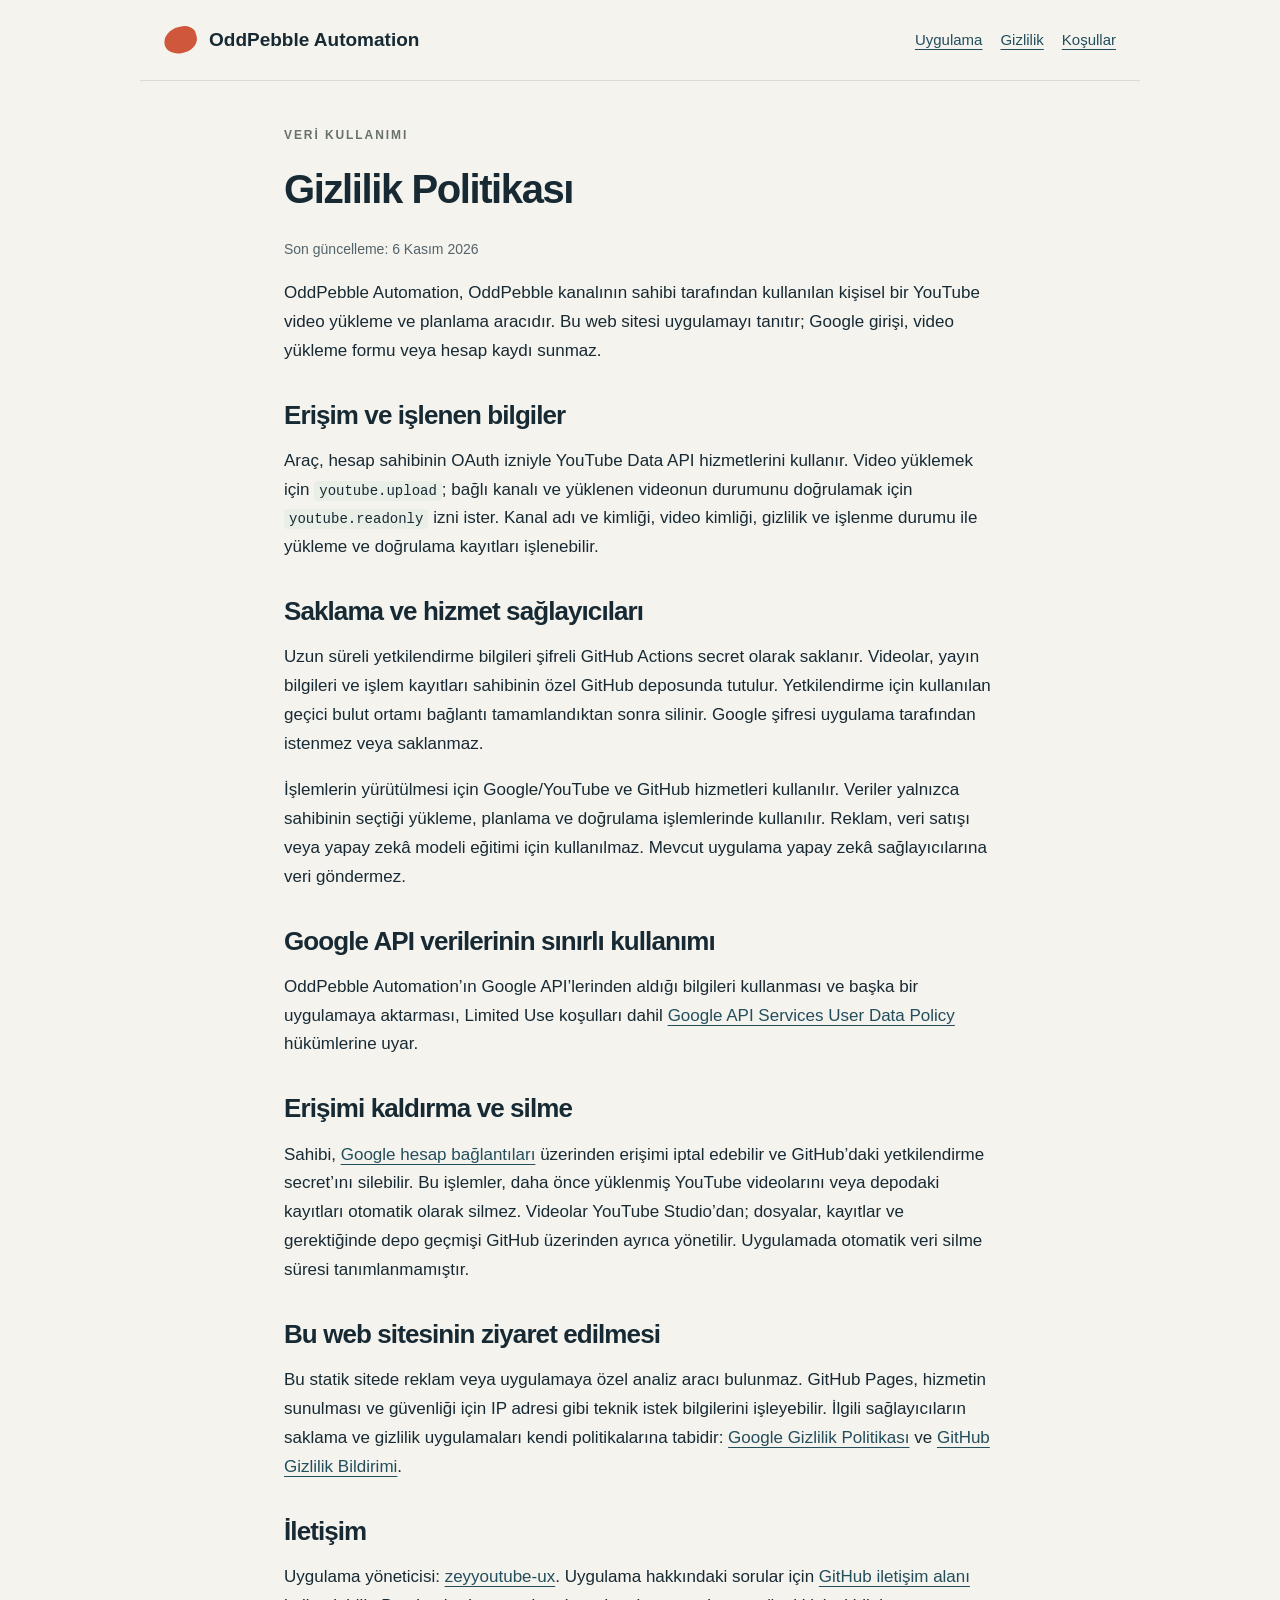
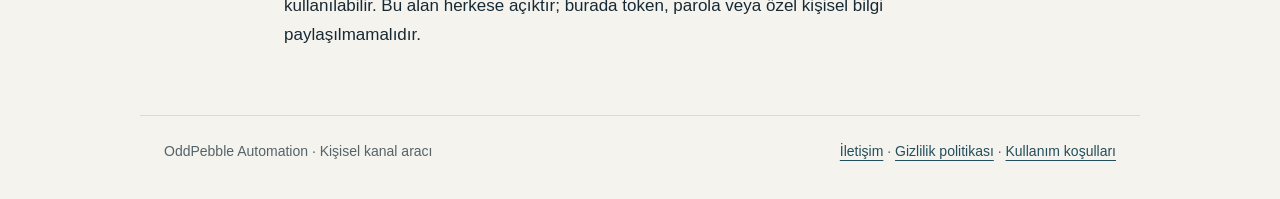
==== privacy/index.html @ b63d8811 "Publish OddPebble application information and privacy disclosures" ====
<!doctype html><html lang="tr"><head><meta charset="utf-8"><meta name="viewport" content="width=device-width,initial-scale=1"><title>Gizlilik Politikası · OddPebble Automation</title><meta name="description" content="OddPebble Automation veri erişimi, saklama, kullanım ve silme açıklamaları."><meta name="referrer" content="strict-origin-when-cross-origin"><link rel="stylesheet" href="/style.css"></head><body><header><a class="brand" href="/"><span class="mark" aria-hidden="true"></span>OddPebble Automation</a><nav aria-label="Ana menü"><a href="/">Uygulama</a><a href="/privacy/">Gizlilik</a><a href="/terms/">Koşullar</a></nav></header><main class="legal"><p class="eyebrow">Veri kullanımı</p><h1>Gizlilik Politikası</h1><p class="meta">Son güncelleme: 6 Kasım 2026</p><p>OddPebble Automation, OddPebble kanalının sahibi tarafından kullanılan kişisel bir YouTube video yükleme ve planlama aracıdır. Bu web sitesi uygulamayı tanıtır; Google girişi, video yükleme formu veya hesap kaydı sunmaz.</p><h2>Erişim ve işlenen bilgiler</h2><p>Araç, hesap sahibinin OAuth izniyle YouTube Data API hizmetlerini kullanır. Video yüklemek için <code>youtube.upload</code>; bağlı kanalı ve yüklenen videonun durumunu doğrulamak için <code>youtube.readonly</code> izni ister. Kanal adı ve kimliği, video kimliği, gizlilik ve işlenme durumu ile yükleme ve doğrulama kayıtları işlenebilir.</p><h2>Saklama ve hizmet sağlayıcıları</h2><p>Uzun süreli yetkilendirme bilgileri şifreli GitHub Actions secret olarak saklanır. Videolar, yayın bilgileri ve işlem kayıtları sahibinin özel GitHub deposunda tutulur. Yetkilendirme için kullanılan geçici bulut ortamı bağlantı tamamlandıktan sonra silinir. Google şifresi uygulama tarafından istenmez veya saklanmaz.</p><p>İşlemlerin yürütülmesi için Google/YouTube ve GitHub hizmetleri kullanılır. Veriler yalnızca sahibinin seçtiği yükleme, planlama ve doğrulama işlemlerinde kullanılır. Reklam, veri satışı veya yapay zekâ modeli eğitimi için kullanılmaz. Mevcut uygulama yapay zekâ sağlayıcılarına veri göndermez.</p><h2>Google API verilerinin sınırlı kullanımı</h2><p>OddPebble Automation’ın Google API’lerinden aldığı bilgileri kullanması ve başka bir uygulamaya aktarması, Limited Use koşulları dahil <a href="https://developers.google.com/terms/api-services-user-data-policy">Google API Services User Data Policy</a> hükümlerine uyar.</p><h2>Erişimi kaldırma ve silme</h2><p>Sahibi, <a href="https://myaccount.google.com/connections">Google hesap bağlantıları</a> üzerinden erişimi iptal edebilir ve GitHub’daki yetkilendirme secret’ını silebilir. Bu işlemler, daha önce yüklenmiş YouTube videolarını veya depodaki kayıtları otomatik olarak silmez. Videolar YouTube Studio’dan; dosyalar, kayıtlar ve gerektiğinde depo geçmişi GitHub üzerinden ayrıca yönetilir. Uygulamada otomatik veri silme süresi tanımlanmamıştır.</p><h2>Bu web sitesinin ziyaret edilmesi</h2><p>Bu statik sitede reklam veya uygulamaya özel analiz aracı bulunmaz. GitHub Pages, hizmetin sunulması ve güvenliği için IP adresi gibi teknik istek bilgilerini işleyebilir. İlgili sağlayıcıların saklama ve gizlilik uygulamaları kendi politikalarına tabidir: <a href="https://policies.google.com/privacy">Google Gizlilik Politikası</a> ve <a href="https://docs.github.com/en/site-policy/privacy-policies/github-general-privacy-statement">GitHub Gizlilik Bildirimi</a>.</p><h2>İletişim</h2><p>Uygulama yöneticisi: <a href="https://github.com/zeyyoutube-ux">zeyyoutube-ux</a>. Uygulama hakkındaki sorular için <a href="https://github.com/zeyyoutube-ux/zeyyoutube-ux.github.io/issues">GitHub iletişim alanı</a> kullanılabilir. Bu alan herkese açıktır; burada token, parola veya özel kişisel bilgi paylaşılmamalıdır.</p></main><footer><span>OddPebble Automation · Kişisel kanal aracı</span><span><a href="https://github.com/zeyyoutube-ux/zeyyoutube-ux.github.io/issues">İletişim</a> · <a href="/privacy/">Gizlilik politikası</a> · <a href="/terms/">Kullanım koşulları</a></span></footer></body></html>
---- style.css ----
*{box-sizing:border-box}html{color-scheme:light}body{margin:0;background:#f5f3ee;color:#172a34;font:17px/1.7 -apple-system,BlinkMacSystemFont,"Segoe UI",sans-serif}a{color:#234e5c;text-decoration-thickness:1px;text-underline-offset:4px}a:focus-visible{outline:3px solid #ce573c;outline-offset:5px}header,main,footer{max-width:1000px;margin:auto;padding:24px}header{display:flex;gap:20px;justify-content:space-between;align-items:center;border-bottom:1px solid #d9dcd5}header a.brand{font-size:19px;font-weight:750;text-decoration:none;color:inherit;display:flex;align-items:center;gap:12px}.mark{width:33px;height:26px;border-radius:57% 43% 51% 49%;background:#ce573c;display:inline-block;transform:rotate(-14deg)}nav{display:flex;flex-wrap:wrap;gap:18px;font-size:15px}h1,h2,h3{line-height:1.16;letter-spacing:-.035em}h1{font-size:clamp(35px,7vw,66px);max-width:850px;margin:20px 0 26px}h2{font-size:26px;margin:34px 0 12px}h3{font-size:19px;letter-spacing:-.015em}.eyebrow{font-size:12px;font-weight:800;letter-spacing:.16em;text-transform:uppercase;color:#68716a}.lead{font-size:21px;line-height:1.6;max-width:740px}.hero{padding:58px 0 36px}.grid{display:grid;grid-template-columns:repeat(3,1fr);gap:18px;margin:30px 0}.card{padding:22px;background:#fff;border:1px solid #dcded6;border-radius:15px}.number{font-size:12px;font-weight:800;color:#a34630}.card p{font-size:16px;color:#47585d}.panel{background:#e9eee7;border:1px solid #d5decf;border-radius:16px;padding:25px;margin:28px 0}.button{display:inline-block;background:#203f4c;color:white;border-radius:10px;padding:12px 20px;text-decoration:none;font-weight:650}.legal{max-width:760px;padding-top:32px;padding-bottom:48px}.legal h1{font-size:40px}.legal p,.legal li{overflow-wrap:anywhere}.meta,footer{font-size:14px;color:#53636a}footer{border-top:1px solid #d9dcd5;display:flex;justify-content:space-between;flex-wrap:wrap;gap:14px;padding-bottom:36px}ul{padding-left:24px}code{background:#e9eee7;border-radius:4px;padding:2px 5px;font-size:14px;overflow-wrap:anywhere}@media(max-width:640px){header{display:block;padding:20px}nav{margin-top:18px;gap:14px}main,footer{padding:20px}.hero{padding-top:32px}.grid{grid-template-columns:1fr}.lead{font-size:19px}.legal h1{font-size:34px}}
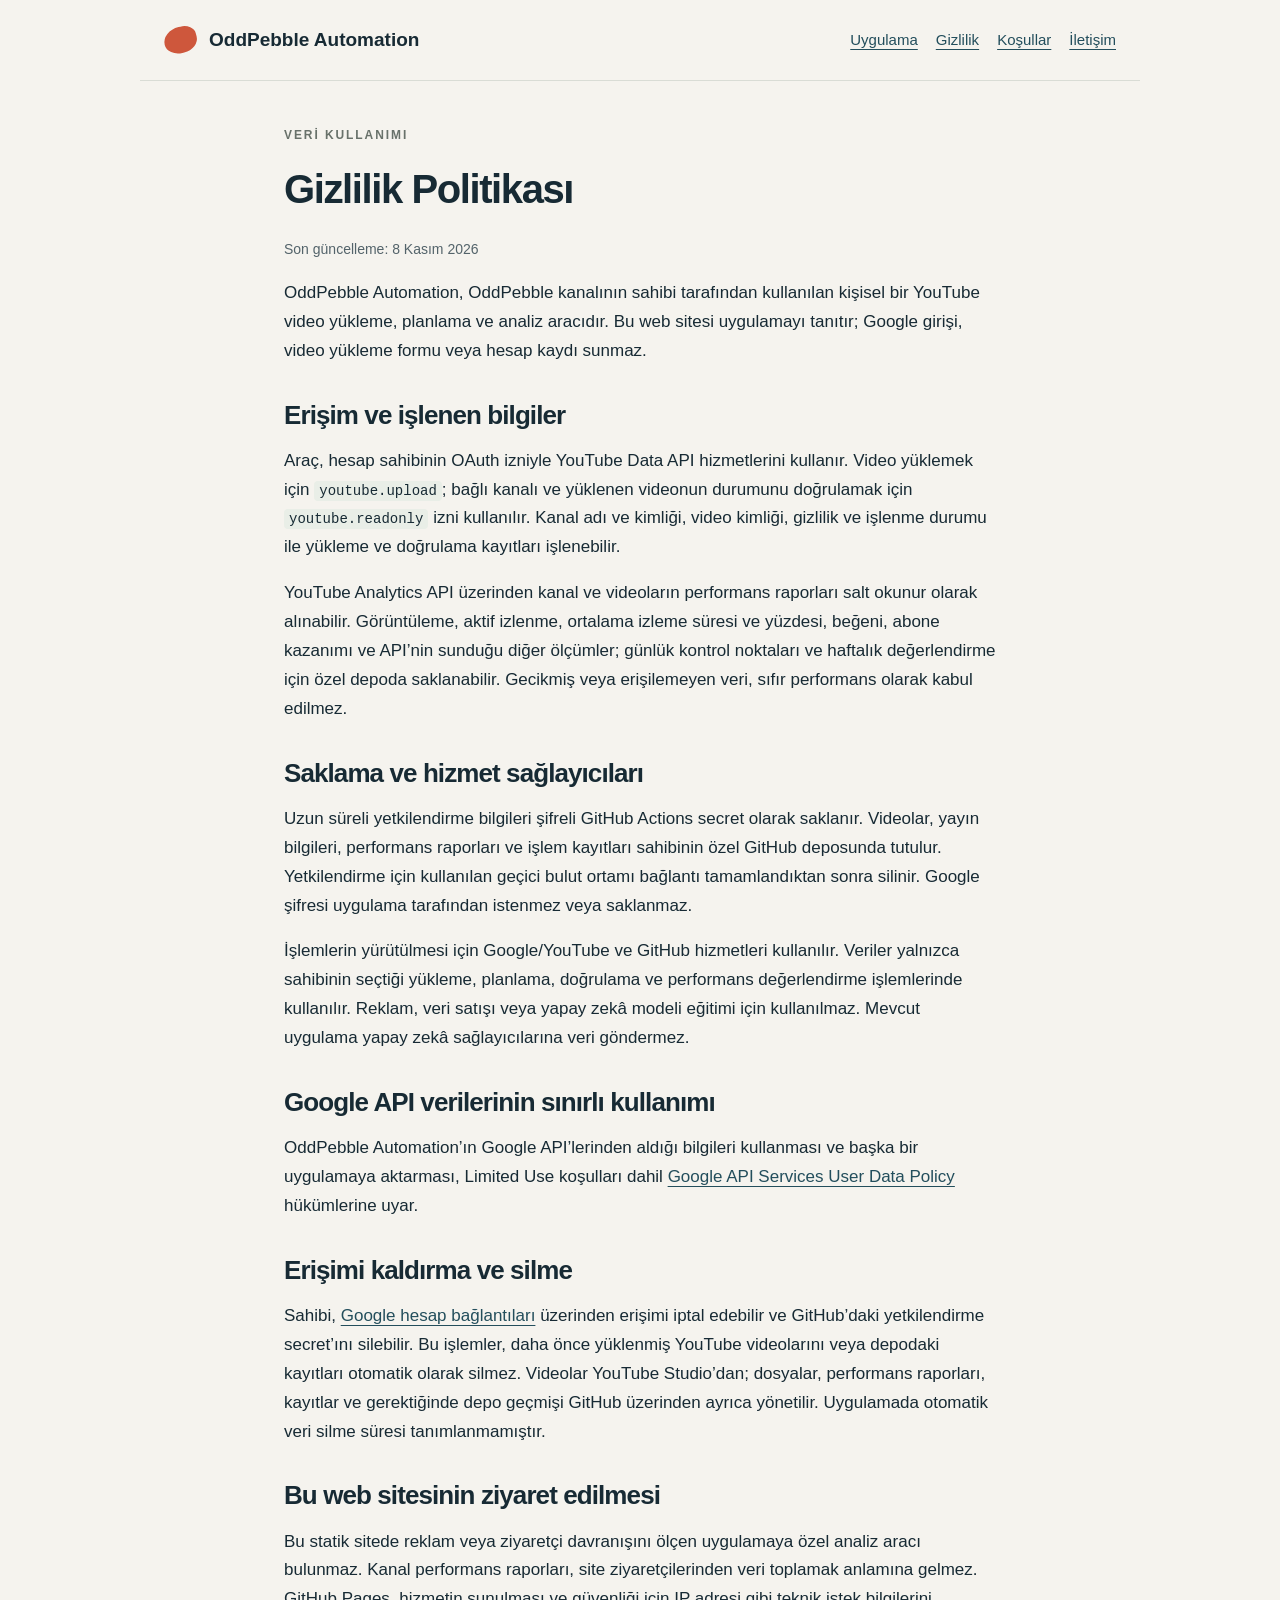
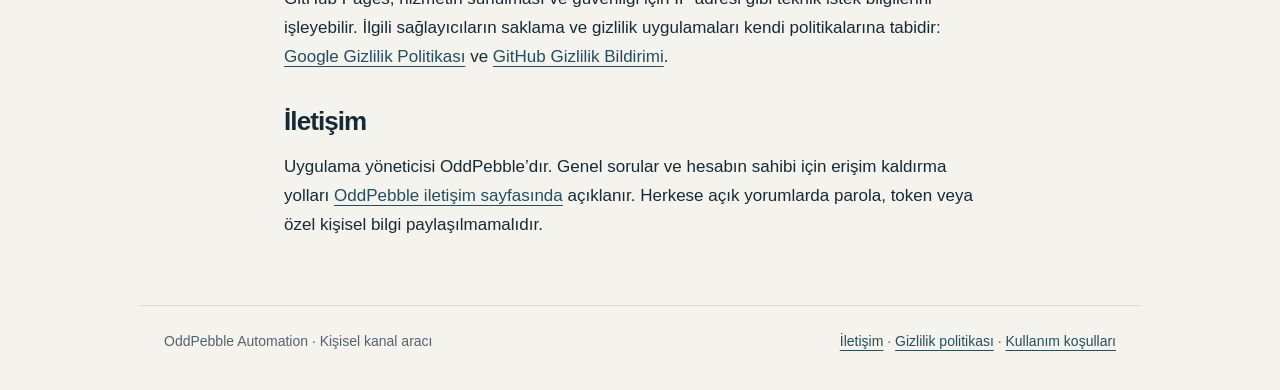
==== commit 610c600e: "Use OddPebble-only public identity and branded contact routes" ====
--- a/privacy/index.html
+++ b/privacy/index.html
@@ -1 +1,35 @@
-<!doctype html><html lang="tr"><head><meta charset="utf-8"><meta name="viewport" content="width=device-width,initial-scale=1"><title>Gizlilik Politikası · OddPebble Automation</title><meta name="description" content="OddPebble Automation veri erişimi, saklama, kullanım ve silme açıklamaları."><meta name="referrer" content="strict-origin-when-cross-origin"><link rel="stylesheet" href="/style.css"></head><body><header><a class="brand" href="/"><span class="mark" aria-hidden="true"></span>OddPebble Automation</a><nav aria-label="Ana menü"><a href="/">Uygulama</a><a href="/privacy/">Gizlilik</a><a href="/terms/">Koşullar</a></nav></header><main class="legal"><p class="eyebrow">Veri kullanımı</p><h1>Gizlilik Politikası</h1><p class="meta">Son güncelleme: 6 Kasım 2026</p><p>OddPebble Automation, OddPebble kanalının sahibi tarafından kullanılan kişisel bir YouTube video yükleme ve planlama aracıdır. Bu web sitesi uygulamayı tanıtır; Google girişi, video yükleme formu veya hesap kaydı sunmaz.</p><h2>Erişim ve işlenen bilgiler</h2><p>Araç, hesap sahibinin OAuth izniyle YouTube Data API hizmetlerini kullanır. Video yüklemek için <code>youtube.upload</code>; bağlı kanalı ve yüklenen videonun durumunu doğrulamak için <code>youtube.readonly</code> izni ister. Kanal adı ve kimliği, video kimliği, gizlilik ve işlenme durumu ile yükleme ve doğrulama kayıtları işlenebilir.</p><h2>Saklama ve hizmet sağlayıcıları</h2><p>Uzun süreli yetkilendirme bilgileri şifreli GitHub Actions secret olarak saklanır. Videolar, yayın bilgileri ve işlem kayıtları sahibinin özel GitHub deposunda tutulur. Yetkilendirme için kullanılan geçici bulut ortamı bağlantı tamamlandıktan sonra silinir. Google şifresi uygulama tarafından istenmez veya saklanmaz.</p><p>İşlemlerin yürütülmesi için Google/YouTube ve GitHub hizmetleri kullanılır. Veriler yalnızca sahibinin seçtiği yükleme, planlama ve doğrulama işlemlerinde kullanılır. Reklam, veri satışı veya yapay zekâ modeli eğitimi için kullanılmaz. Mevcut uygulama yapay zekâ sağlayıcılarına veri göndermez.</p><h2>Google API verilerinin sınırlı kullanımı</h2><p>OddPebble Automation’ın Google API’lerinden aldığı bilgileri kullanması ve başka bir uygulamaya aktarması, Limited Use koşulları dahil <a href="https://developers.google.com/terms/api-services-user-data-policy">Google API Services User Data Policy</a> hükümlerine uyar.</p><h2>Erişimi kaldırma ve silme</h2><p>Sahibi, <a href="https://myaccount.google.com/connections">Google hesap bağlantıları</a> üzerinden erişimi iptal edebilir ve GitHub’daki yetkilendirme secret’ını silebilir. Bu işlemler, daha önce yüklenmiş YouTube videolarını veya depodaki kayıtları otomatik olarak silmez. Videolar YouTube Studio’dan; dosyalar, kayıtlar ve gerektiğinde depo geçmişi GitHub üzerinden ayrıca yönetilir. Uygulamada otomatik veri silme süresi tanımlanmamıştır.</p><h2>Bu web sitesinin ziyaret edilmesi</h2><p>Bu statik sitede reklam veya uygulamaya özel analiz aracı bulunmaz. GitHub Pages, hizmetin sunulması ve güvenliği için IP adresi gibi teknik istek bilgilerini işleyebilir. İlgili sağlayıcıların saklama ve gizlilik uygulamaları kendi politikalarına tabidir: <a href="https://policies.google.com/privacy">Google Gizlilik Politikası</a> ve <a href="https://docs.github.com/en/site-policy/privacy-policies/github-general-privacy-statement">GitHub Gizlilik Bildirimi</a>.</p><h2>İletişim</h2><p>Uygulama yöneticisi: <a href="https://github.com/zeyyoutube-ux">zeyyoutube-ux</a>. Uygulama hakkındaki sorular için <a href="https://github.com/zeyyoutube-ux/zeyyoutube-ux.github.io/issues">GitHub iletişim alanı</a> kullanılabilir. Bu alan herkese açıktır; burada token, parola veya özel kişisel bilgi paylaşılmamalıdır.</p></main><footer><span>OddPebble Automation · Kişisel kanal aracı</span><span><a href="https://github.com/zeyyoutube-ux/zeyyoutube-ux.github.io/issues">İletişim</a> · <a href="/privacy/">Gizlilik politikası</a> · <a href="/terms/">Kullanım koşulları</a></span></footer></body></html>+<!doctype html>
+<html lang="tr">
+<head>
+<meta charset="utf-8">
+<meta name="viewport" content="width=device-width,initial-scale=1">
+<title>Gizlilik Politikası · OddPebble Automation</title>
+<meta name="description" content="OddPebble Automation veri erişimi, saklama, kullanım ve silme açıklamaları.">
+<meta name="referrer" content="strict-origin-when-cross-origin">
+<link rel="stylesheet" href="/style.css">
+</head>
+<body>
+<header><a class="brand" href="/"><span class="mark" aria-hidden="true"></span>OddPebble Automation</a><nav aria-label="Ana menü"><a href="/">Uygulama</a><a href="/privacy/">Gizlilik</a><a href="/terms/">Koşullar</a><a href="/contact/">İletişim</a></nav></header>
+<main class="legal">
+<p class="eyebrow">Veri kullanımı</p>
+<h1>Gizlilik Politikası</h1>
+<p class="meta">Son güncelleme: 8 Kasım 2026</p>
+<p>OddPebble Automation, OddPebble kanalının sahibi tarafından kullanılan kişisel bir YouTube video yükleme, planlama ve analiz aracıdır. Bu web sitesi uygulamayı tanıtır; Google girişi, video yükleme formu veya hesap kaydı sunmaz.</p>
+<h2>Erişim ve işlenen bilgiler</h2>
+<p>Araç, hesap sahibinin OAuth izniyle YouTube Data API hizmetlerini kullanır. Video yüklemek için <code>youtube.upload</code>; bağlı kanalı ve yüklenen videonun durumunu doğrulamak için <code>youtube.readonly</code> izni kullanılır. Kanal adı ve kimliği, video kimliği, gizlilik ve işlenme durumu ile yükleme ve doğrulama kayıtları işlenebilir.</p>
+<p>YouTube Analytics API üzerinden kanal ve videoların performans raporları salt okunur olarak alınabilir. Görüntüleme, aktif izlenme, ortalama izleme süresi ve yüzdesi, beğeni, abone kazanımı ve API’nin sunduğu diğer ölçümler; günlük kontrol noktaları ve haftalık değerlendirme için özel depoda saklanabilir. Gecikmiş veya erişilemeyen veri, sıfır performans olarak kabul edilmez.</p>
+<h2>Saklama ve hizmet sağlayıcıları</h2>
+<p>Uzun süreli yetkilendirme bilgileri şifreli GitHub Actions secret olarak saklanır. Videolar, yayın bilgileri, performans raporları ve işlem kayıtları sahibinin özel GitHub deposunda tutulur. Yetkilendirme için kullanılan geçici bulut ortamı bağlantı tamamlandıktan sonra silinir. Google şifresi uygulama tarafından istenmez veya saklanmaz.</p>
+<p>İşlemlerin yürütülmesi için Google/YouTube ve GitHub hizmetleri kullanılır. Veriler yalnızca sahibinin seçtiği yükleme, planlama, doğrulama ve performans değerlendirme işlemlerinde kullanılır. Reklam, veri satışı veya yapay zekâ modeli eğitimi için kullanılmaz. Mevcut uygulama yapay zekâ sağlayıcılarına veri göndermez.</p>
+<h2>Google API verilerinin sınırlı kullanımı</h2>
+<p>OddPebble Automation’ın Google API’lerinden aldığı bilgileri kullanması ve başka bir uygulamaya aktarması, Limited Use koşulları dahil <a href="https://developers.google.com/terms/api-services-user-data-policy">Google API Services User Data Policy</a> hükümlerine uyar.</p>
+<h2>Erişimi kaldırma ve silme</h2>
+<p>Sahibi, <a href="https://myaccount.google.com/connections">Google hesap bağlantıları</a> üzerinden erişimi iptal edebilir ve GitHub’daki yetkilendirme secret’ını silebilir. Bu işlemler, daha önce yüklenmiş YouTube videolarını veya depodaki kayıtları otomatik olarak silmez. Videolar YouTube Studio’dan; dosyalar, performans raporları, kayıtlar ve gerektiğinde depo geçmişi GitHub üzerinden ayrıca yönetilir. Uygulamada otomatik veri silme süresi tanımlanmamıştır.</p>
+<h2>Bu web sitesinin ziyaret edilmesi</h2>
+<p>Bu statik sitede reklam veya ziyaretçi davranışını ölçen uygulamaya özel analiz aracı bulunmaz. Kanal performans raporları, site ziyaretçilerinden veri toplamak anlamına gelmez. GitHub Pages, hizmetin sunulması ve güvenliği için IP adresi gibi teknik istek bilgilerini işleyebilir. İlgili sağlayıcıların saklama ve gizlilik uygulamaları kendi politikalarına tabidir: <a href="https://policies.google.com/privacy">Google Gizlilik Politikası</a> ve <a href="https://docs.github.com/en/site-policy/privacy-policies/github-general-privacy-statement">GitHub Gizlilik Bildirimi</a>.</p>
+<h2>İletişim</h2>
+<p>Uygulama yöneticisi OddPebble’dır. Genel sorular ve hesabın sahibi için erişim kaldırma yolları <a href="/contact/">OddPebble iletişim sayfasında</a> açıklanır. Herkese açık yorumlarda parola, token veya özel kişisel bilgi paylaşılmamalıdır.</p>
+</main>
+<footer><span>OddPebble Automation · Kişisel kanal aracı</span><span><a href="/contact/">İletişim</a> · <a href="/privacy/">Gizlilik politikası</a> · <a href="/terms/">Kullanım koşulları</a></span></footer>
+</body>
+</html>
